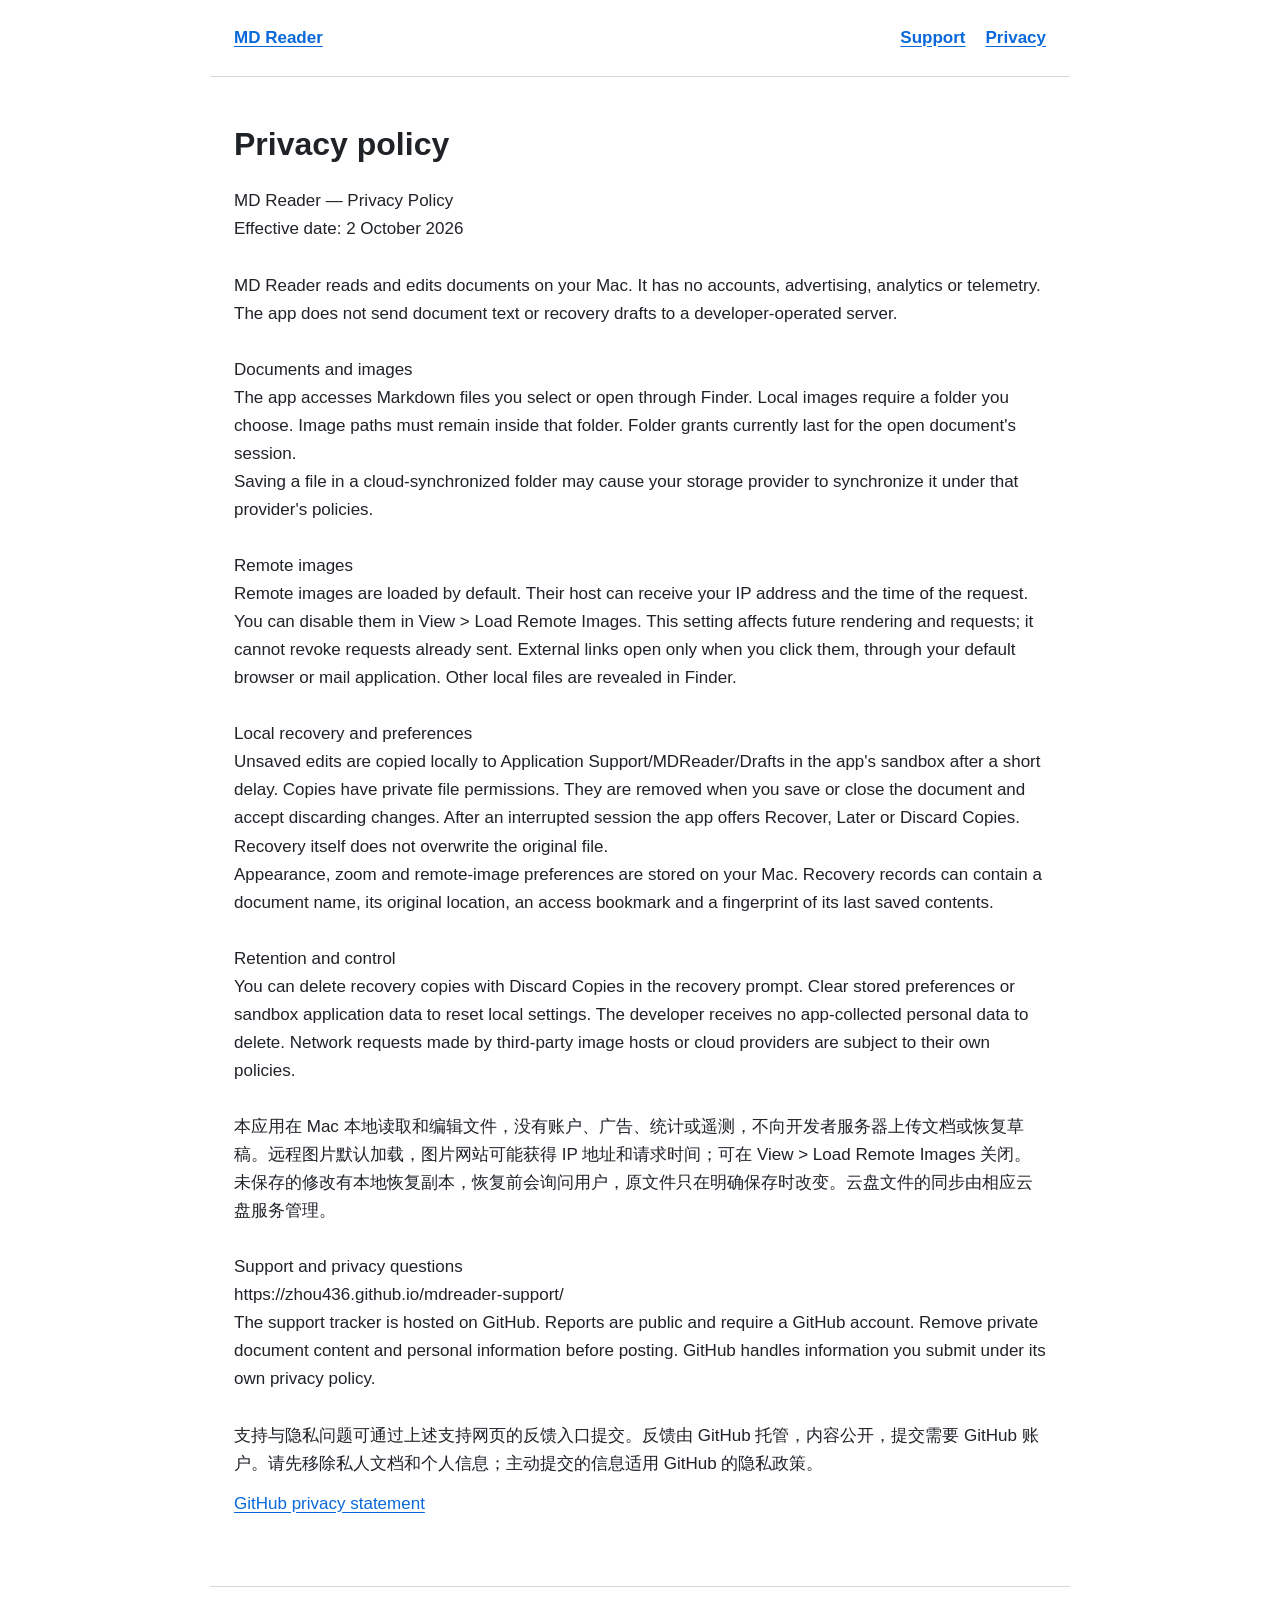
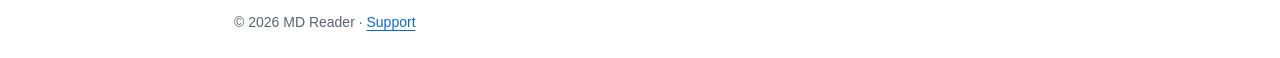
==== privacy.html @ 0220a4f8 "Publish MD Reader support and privacy documentation" ====
<!doctype html><html lang="en"><head><meta charset="utf-8"><meta name="viewport" content="width=device-width,initial-scale=1"><title>MD Reader Privacy Policy</title><meta name="description" content="How MD Reader handles local documents, images, recovery copies and preferences."><link rel="stylesheet" href="style.css"></head><body><header><a href="./">MD Reader</a><nav aria-label="Main"><a href="./">Support</a><a href="privacy.html" aria-current="page">Privacy</a></nav></header><main><h1>Privacy policy</h1><div class="policy">MD Reader — Privacy Policy
Effective date: 2 October 2026

MD Reader reads and edits documents on your Mac. It has no accounts, advertising, analytics or telemetry. The app does not send document text or recovery drafts to a developer-operated server.

Documents and images
The app accesses Markdown files you select or open through Finder. Local images require a folder you choose. Image paths must remain inside that folder. Folder grants currently last for the open document&#x27;s session.
Saving a file in a cloud-synchronized folder may cause your storage provider to synchronize it under that provider&#x27;s policies.

Remote images
Remote images are loaded by default. Their host can receive your IP address and the time of the request. You can disable them in View &gt; Load Remote Images. This setting affects future rendering and requests; it cannot revoke requests already sent. External links open only when you click them, through your default browser or mail application. Other local files are revealed in Finder.

Local recovery and preferences
Unsaved edits are copied locally to Application Support/MDReader/Drafts in the app&#x27;s sandbox after a short delay. Copies have private file permissions. They are removed when you save or close the document and accept discarding changes. After an interrupted session the app offers Recover, Later or Discard Copies. Recovery itself does not overwrite the original file.
Appearance, zoom and remote-image preferences are stored on your Mac. Recovery records can contain a document name, its original location, an access bookmark and a fingerprint of its last saved contents.

Retention and control
You can delete recovery copies with Discard Copies in the recovery prompt. Clear stored preferences or sandbox application data to reset local settings. The developer receives no app-collected personal data to delete. Network requests made by third-party image hosts or cloud providers are subject to their own policies.

本应用在 Mac 本地读取和编辑文件，没有账户、广告、统计或遥测，不向开发者服务器上传文档或恢复草稿。远程图片默认加载，图片网站可能获得 IP 地址和请求时间；可在 View &gt; Load Remote Images 关闭。未保存的修改有本地恢复副本，恢复前会询问用户，原文件只在明确保存时改变。云盘文件的同步由相应云盘服务管理。

Support and privacy questions
https://zhou436.github.io/mdreader-support/
The support tracker is hosted on GitHub. Reports are public and require a GitHub account. Remove private document content and personal information before posting. GitHub handles information you submit under its own privacy policy.

支持与隐私问题可通过上述支持网页的反馈入口提交。反馈由 GitHub 托管，内容公开，提交需要 GitHub 账户。请先移除私人文档和个人信息；主动提交的信息适用 GitHub 的隐私政策。
</div><p><a href="https://docs.github.com/en/site-policy/privacy-policies/github-general-privacy-statement">GitHub privacy statement</a></p></main><footer>© 2026 MD Reader · <a href="./">Support</a></footer></body></html>
---- style.css ----
:root{color-scheme:light dark;--bg:#fff;--fg:#1f2328;--muted:#59636e;--border:#d1d9e0;--accent:#0969da;--surface:#f6f8fa}*{box-sizing:border-box}body{margin:0;background:var(--bg);color:var(--fg);font:17px/1.65 -apple-system,BlinkMacSystemFont,"Segoe UI",sans-serif}header,main,footer{max-width:860px;margin:auto;padding:24px}header{display:flex;align-items:center;justify-content:space-between;border-bottom:1px solid var(--border);gap:16px}header a{font-weight:600}nav{display:flex;gap:20px}h1{font-size:2rem;line-height:1.2;margin:24px 0}h2{font-size:1.25rem;border-bottom:1px solid var(--border);padding-bottom:8px;margin:32px 0 14px}p{margin:12px 0}a{color:var(--accent);text-underline-offset:3px}details{border:1px solid var(--border);padding:14px 18px;border-radius:8px;margin:12px 0}summary{cursor:pointer;font-weight:600}details p{margin-bottom:0}.meta,footer{color:var(--muted)}.action{display:inline-block;border:1px solid var(--accent);border-radius:7px;padding:10px 18px;margin-top:12px;font-weight:600;text-decoration:none}.notice{background:var(--surface);border-left:3px solid var(--border);padding:12px 16px}.policy{white-space:pre-wrap;overflow-wrap:anywhere}footer{border-top:1px solid var(--border);font-size:14px;margin-top:32px}@media(prefers-color-scheme:dark){:root{--bg:#0d1117;--fg:#e6edf3;--muted:#9da7b3;--border:#30363d;--accent:#79b8ff;--surface:#161b22}}@media(max-width:500px){header,main,footer{padding:18px}header{align-items:flex-start;flex-direction:column}h1{font-size:1.75rem}}
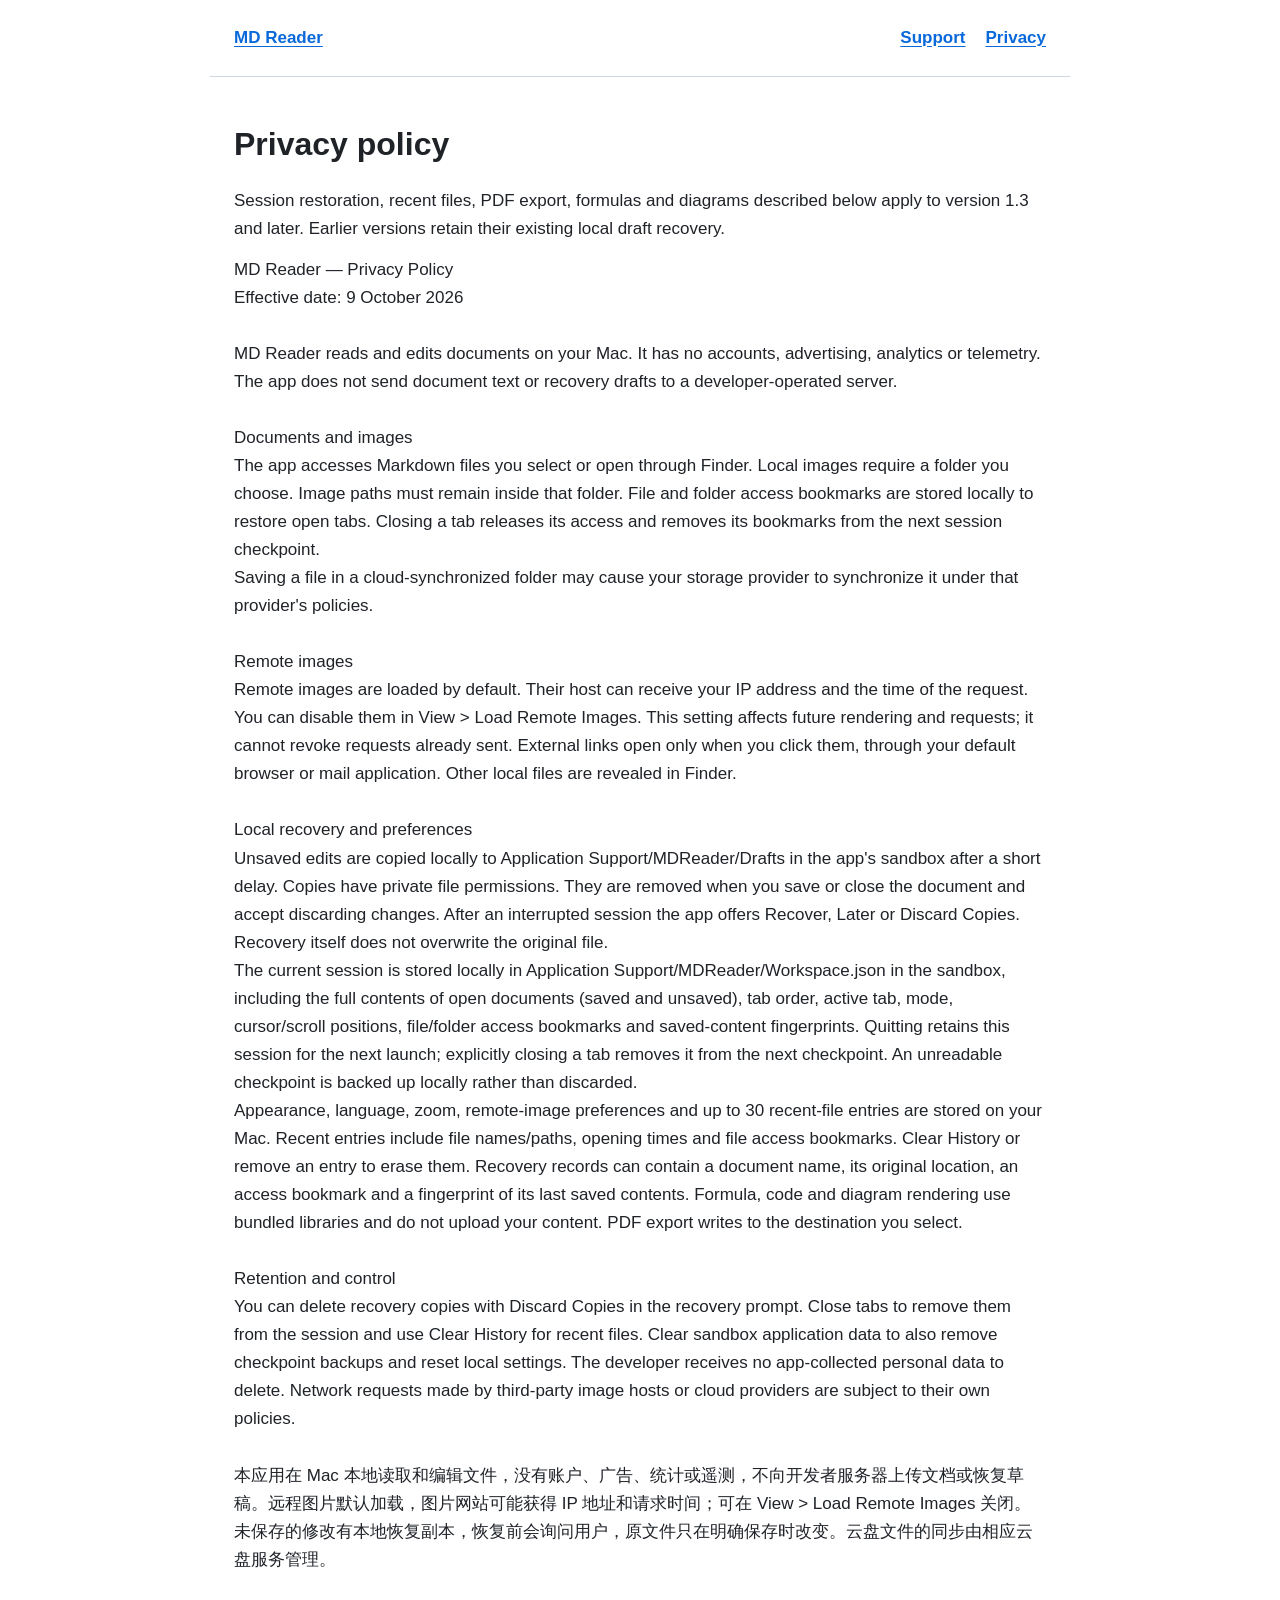
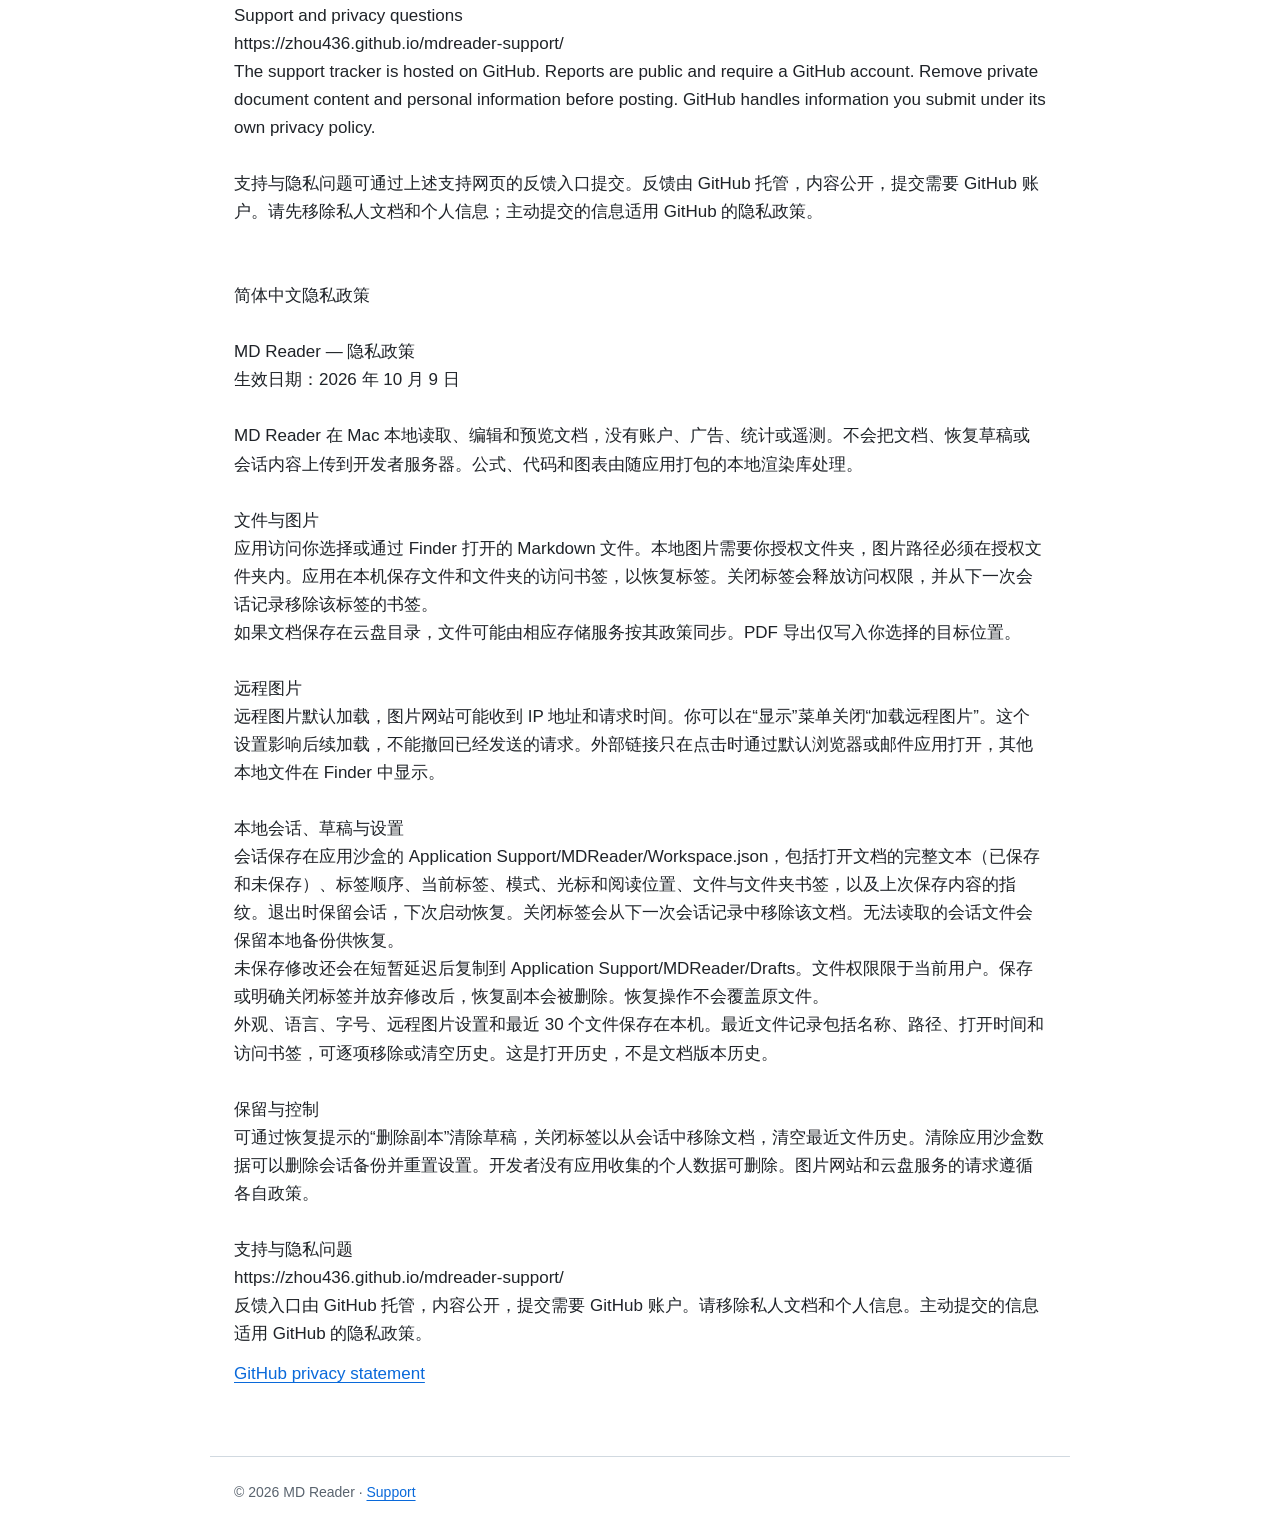
==== commit 8c014ca7: "Document local session restoration and version 1.3 features" ====
--- a/privacy.html
+++ b/privacy.html
@@ -1,10 +1,10 @@
-<!doctype html><html lang="en"><head><meta charset="utf-8"><meta name="viewport" content="width=device-width,initial-scale=1"><title>MD Reader Privacy Policy</title><meta name="description" content="How MD Reader handles local documents, images, recovery copies and preferences."><link rel="stylesheet" href="style.css"></head><body><header><a href="./">MD Reader</a><nav aria-label="Main"><a href="./">Support</a><a href="privacy.html" aria-current="page">Privacy</a></nav></header><main><h1>Privacy policy</h1><div class="policy">MD Reader — Privacy Policy
-Effective date: 2 October 2026
+<!doctype html><html lang="en"><head><meta charset="utf-8"><meta name="viewport" content="width=device-width,initial-scale=1"><title>MD Reader Privacy Policy</title><meta name="description" content="How MD Reader handles local documents, images, recovery copies and preferences."><link rel="stylesheet" href="style.css"></head><body><header><a href="./">MD Reader</a><nav aria-label="Main"><a href="./">Support</a><a href="privacy.html" aria-current="page">Privacy</a></nav></header><main><h1>Privacy policy</h1><p>Session restoration, recent files, PDF export, formulas and diagrams described below apply to version 1.3 and later. Earlier versions retain their existing local draft recovery.</p><div class="policy">MD Reader — Privacy Policy
+Effective date: 9 October 2026
 
 MD Reader reads and edits documents on your Mac. It has no accounts, advertising, analytics or telemetry. The app does not send document text or recovery drafts to a developer-operated server.
 
 Documents and images
-The app accesses Markdown files you select or open through Finder. Local images require a folder you choose. Image paths must remain inside that folder. Folder grants currently last for the open document&#x27;s session.
+The app accesses Markdown files you select or open through Finder. Local images require a folder you choose. Image paths must remain inside that folder. File and folder access bookmarks are stored locally to restore open tabs. Closing a tab releases its access and removes its bookmarks from the next session checkpoint.
 Saving a file in a cloud-synchronized folder may cause your storage provider to synchronize it under that provider&#x27;s policies.
 
 Remote images
@@ -12,10 +12,11 @@
 
 Local recovery and preferences
 Unsaved edits are copied locally to Application Support/MDReader/Drafts in the app&#x27;s sandbox after a short delay. Copies have private file permissions. They are removed when you save or close the document and accept discarding changes. After an interrupted session the app offers Recover, Later or Discard Copies. Recovery itself does not overwrite the original file.
-Appearance, zoom and remote-image preferences are stored on your Mac. Recovery records can contain a document name, its original location, an access bookmark and a fingerprint of its last saved contents.
+The current session is stored locally in Application Support/MDReader/Workspace.json in the sandbox, including the full contents of open documents (saved and unsaved), tab order, active tab, mode, cursor/scroll positions, file/folder access bookmarks and saved-content fingerprints. Quitting retains this session for the next launch; explicitly closing a tab removes it from the next checkpoint. An unreadable checkpoint is backed up locally rather than discarded.
+Appearance, language, zoom, remote-image preferences and up to 30 recent-file entries are stored on your Mac. Recent entries include file names/paths, opening times and file access bookmarks. Clear History or remove an entry to erase them. Recovery records can contain a document name, its original location, an access bookmark and a fingerprint of its last saved contents. Formula, code and diagram rendering use bundled libraries and do not upload your content. PDF export writes to the destination you select.
 
 Retention and control
-You can delete recovery copies with Discard Copies in the recovery prompt. Clear stored preferences or sandbox application data to reset local settings. The developer receives no app-collected personal data to delete. Network requests made by third-party image hosts or cloud providers are subject to their own policies.
+You can delete recovery copies with Discard Copies in the recovery prompt. Close tabs to remove them from the session and use Clear History for recent files. Clear sandbox application data to also remove checkpoint backups and reset local settings. The developer receives no app-collected personal data to delete. Network requests made by third-party image hosts or cloud providers are subject to their own policies.
 
 本应用在 Mac 本地读取和编辑文件，没有账户、广告、统计或遥测，不向开发者服务器上传文档或恢复草稿。远程图片默认加载，图片网站可能获得 IP 地址和请求时间；可在 View &gt; Load Remote Images 关闭。未保存的修改有本地恢复副本，恢复前会询问用户，原文件只在明确保存时改变。云盘文件的同步由相应云盘服务管理。
 
@@ -24,4 +25,31 @@
 The support tracker is hosted on GitHub. Reports are public and require a GitHub account. Remove private document content and personal information before posting. GitHub handles information you submit under its own privacy policy.
 
 支持与隐私问题可通过上述支持网页的反馈入口提交。反馈由 GitHub 托管，内容公开，提交需要 GitHub 账户。请先移除私人文档和个人信息；主动提交的信息适用 GitHub 的隐私政策。
+
+
+简体中文隐私政策
+
+MD Reader — 隐私政策
+生效日期：2026 年 10 月 9 日
+
+MD Reader 在 Mac 本地读取、编辑和预览文档，没有账户、广告、统计或遥测。不会把文档、恢复草稿或会话内容上传到开发者服务器。公式、代码和图表由随应用打包的本地渲染库处理。
+
+文件与图片
+应用访问你选择或通过 Finder 打开的 Markdown 文件。本地图片需要你授权文件夹，图片路径必须在授权文件夹内。应用在本机保存文件和文件夹的访问书签，以恢复标签。关闭标签会释放访问权限，并从下一次会话记录移除该标签的书签。
+如果文档保存在云盘目录，文件可能由相应存储服务按其政策同步。PDF 导出仅写入你选择的目标位置。
+
+远程图片
+远程图片默认加载，图片网站可能收到 IP 地址和请求时间。你可以在“显示”菜单关闭“加载远程图片”。这个设置影响后续加载，不能撤回已经发送的请求。外部链接只在点击时通过默认浏览器或邮件应用打开，其他本地文件在 Finder 中显示。
+
+本地会话、草稿与设置
+会话保存在应用沙盒的 Application Support/MDReader/Workspace.json，包括打开文档的完整文本（已保存和未保存）、标签顺序、当前标签、模式、光标和阅读位置、文件与文件夹书签，以及上次保存内容的指纹。退出时保留会话，下次启动恢复。关闭标签会从下一次会话记录中移除该文档。无法读取的会话文件会保留本地备份供恢复。
+未保存修改还会在短暂延迟后复制到 Application Support/MDReader/Drafts。文件权限限于当前用户。保存或明确关闭标签并放弃修改后，恢复副本会被删除。恢复操作不会覆盖原文件。
+外观、语言、字号、远程图片设置和最近 30 个文件保存在本机。最近文件记录包括名称、路径、打开时间和访问书签，可逐项移除或清空历史。这是打开历史，不是文档版本历史。
+
+保留与控制
+可通过恢复提示的“删除副本”清除草稿，关闭标签以从会话中移除文档，清空最近文件历史。清除应用沙盒数据可以删除会话备份并重置设置。开发者没有应用收集的个人数据可删除。图片网站和云盘服务的请求遵循各自政策。
+
+支持与隐私问题
+https://zhou436.github.io/mdreader-support/
+反馈入口由 GitHub 托管，内容公开，提交需要 GitHub 账户。请移除私人文档和个人信息。主动提交的信息适用 GitHub 的隐私政策。
 </div><p><a href="https://docs.github.com/en/site-policy/privacy-policies/github-general-privacy-statement">GitHub privacy statement</a></p></main><footer>© 2026 MD Reader · <a href="./">Support</a></footer></body></html>
